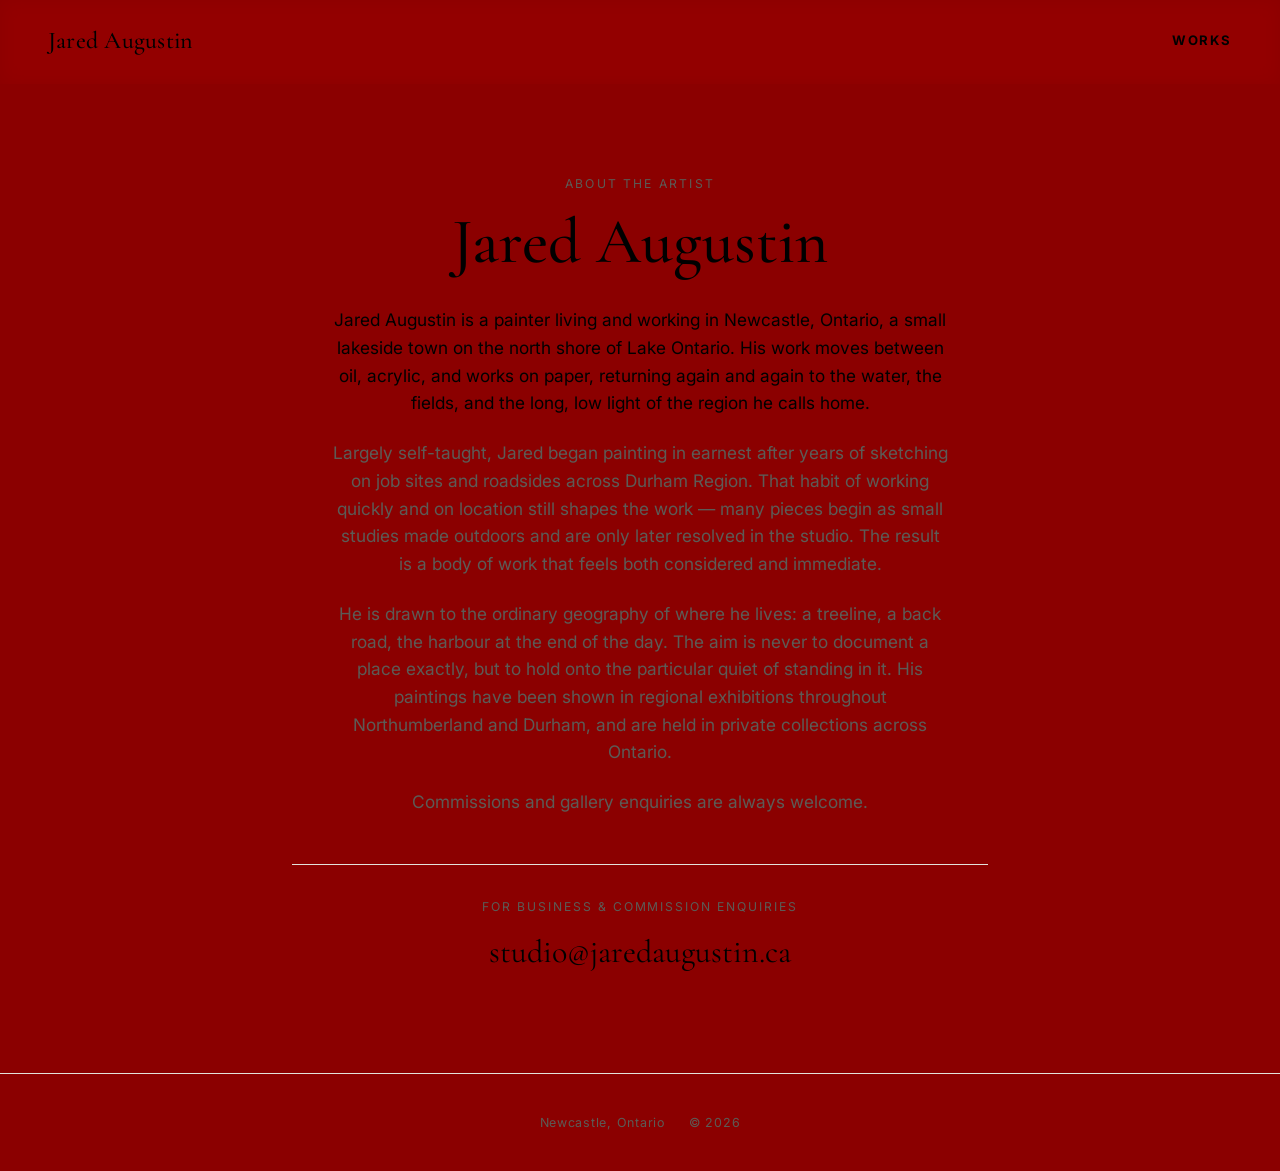
==== about.html @ 6028c8dc "Restyle: darkred background, black text, name in header - Set the site background to darkred and bod" ====
<!doctype html>
<html lang="en">
<head>
  <meta charset="utf-8" />
  <meta name="viewport" content="width=device-width, initial-scale=1" />
  <title>About — Jared Augustin</title>
  <meta name="description" content="About Jared Augustin, a painter based in Newcastle, Ontario." />

  <link rel="preconnect" href="https://fonts.googleapis.com" />
  <link rel="preconnect" href="https://fonts.gstatic.com" crossorigin />
  <link href="https://fonts.googleapis.com/css2?family=Cormorant+Garamond:wght@400;500&family=Inter:wght@400;500&display=swap" rel="stylesheet" />

  <link rel="stylesheet" href="styles.css" />
</head>
<body>
  <header class="site-header" id="header">
    <a class="brand" href="index.html">Jared Augustin</a>
    <nav class="nav">
      <a href="index.html">Works</a>
    </nav>
  </header>

  <main>
    <section class="about">
      <p class="about__eyebrow reveal">About the artist</p>
      <h1 class="about__name reveal">Jared Augustin</h1>
      <div class="about__body">
        <p class="reveal">
          Jared Augustin is a painter living and working in Newcastle, Ontario, a
          small lakeside town on the north shore of Lake Ontario. His work moves
          between oil, acrylic, and works on paper, returning again and again to
          the water, the fields, and the long, low light of the region he calls
          home.
        </p>
        <p class="reveal">
          Largely self-taught, Jared began painting in earnest after years of
          sketching on job sites and roadsides across Durham Region. That habit of
          working quickly and on location still shapes the work — many pieces begin
          as small studies made outdoors and are only later resolved in the studio.
          The result is a body of work that feels both considered and immediate.
        </p>
        <p class="reveal">
          He is drawn to the ordinary geography of where he lives: a treeline, a
          back road, the harbour at the end of the day. The aim is never to
          document a place exactly, but to hold onto the particular quiet of
          standing in it. His paintings have been shown in regional exhibitions
          throughout Northumberland and Durham, and are held in private
          collections across Ontario.
        </p>
        <p class="reveal">
          Commissions and gallery enquiries are always welcome.
        </p>
      </div>

      <div class="about__contact reveal">
        <p class="about__contact-label">For business &amp; commission enquiries</p>
        <a class="about__email" href="mailto:studio@jaredaugustin.ca">studio@jaredaugustin.ca</a>
      </div>
    </section>
  </main>

  <footer class="site-footer">
    <span>Newcastle, Ontario</span>
    <span>© <span id="year"></span></span>
  </footer>

  <script src="main.js"></script>
</body>
</html>
---- styles.css ----
/* ==========================================================================
   Jared Augustin — portfolio styles
   Minimal, quiet, high-contrast type, slow & subtle motion.
   ========================================================================== */

:root {
  --bg: darkred;          /* site background */
  --bg-elevated: #ffffff;
  --ink: #000000;         /* black text */
  --ink-soft: #5c5b56;    /* muted text */
  --line: #e3e1db;        /* hairline borders */
  --accent: #1a1a18;      /* buttons / emphasis */
  --overlay: rgba(20, 20, 18, 0.42);

  --serif: "Cormorant Garamond", Georgia, "Times New Roman", serif;
  --sans: "Inter", -apple-system, BlinkMacSystemFont, "Segoe UI", Helvetica, Arial, sans-serif;

  --ease: cubic-bezier(0.22, 0.61, 0.36, 1);
  --slow: 0.9s;
  --med: 0.6s;
}

@media (prefers-color-scheme: dark) {
  :root {
    --bg: darkred;
    --bg-elevated: #1a1a18;
    --ink: #000000;
    --ink-soft: #a3a199;
    --line: #2c2b28;
    --accent: #f1efe9;
    --overlay: rgba(8, 8, 7, 0.55);
  }
}

* { box-sizing: border-box; }

html { scroll-behavior: smooth; }

body {
  margin: 0;
  background: var(--bg);
  color: var(--ink);
  font-family: var(--sans);
  font-size: 16px;
  line-height: 1.6;
  -webkit-font-smoothing: antialiased;
  text-rendering: optimizeLegibility;
  /* page-load fade — see js adding .ready */
  opacity: 0;
  transition: opacity var(--slow) var(--ease);
}

body.ready { opacity: 1; }

a { color: inherit; text-decoration: none; }

img { display: block; max-width: 100%; }

/* ---- Site chrome ---------------------------------------------------------- */

.site-header {
  position: sticky;
  top: 0;
  z-index: 50;
  display: flex;
  align-items: center;
  justify-content: space-between;
  gap: 1rem;
  padding: 1.4rem clamp(1.2rem, 4vw, 3rem);
  background: color-mix(in srgb, var(--bg) 82%, transparent);
  backdrop-filter: saturate(140%) blur(10px);
  -webkit-backdrop-filter: saturate(140%) blur(10px);
  border-bottom: 1px solid transparent;
  transition: border-color var(--med) var(--ease);
}

.site-header.scrolled { border-bottom-color: var(--line); }

.brand {
  font-family: var(--serif);
  font-size: clamp(1.15rem, 2vw, 1.5rem);
  font-weight: 500;
  letter-spacing: 0.01em;
}

.nav {
  display: flex;
  gap: clamp(1rem, 3vw, 2.2rem);
  margin-left: auto;
  font-size: 0.82rem;
  text-transform: uppercase;
  letter-spacing: 0.14em;
}

.nav a {
  position: relative;
  padding-bottom: 2px;
  color: var(--ink);
  font-weight: 700;
  transition: color var(--med) var(--ease);
}

.nav a::after {
  content: "";
  position: absolute;
  left: 0;
  bottom: 0;
  width: 100%;
  height: 1px;
  background: var(--ink);
  transform: scaleX(0);
  transform-origin: left;
  transition: transform var(--med) var(--ease);
}

.nav a:hover,
.nav a[aria-current="page"] { color: var(--ink); }
.nav a:hover::after,
.nav a[aria-current="page"]::after { transform: scaleX(1); }

/* ---- Gallery wall --------------------------------------------------------- */

.mosaic {
  /* A justified gallery: works flow into centred rows that scale to fill
     each row's width exactly, so there are no holes and both edges stay
     flush. Row grouping and frame sizes are computed in main.js so every
     frame keeps the true proportions of its artwork. */
  display: flex;
  flex-direction: column;
  align-items: center;
  gap: clamp(8px, 0.8vw, 14px);
  padding: clamp(1.6rem, 4vw, 3.6rem) clamp(1rem, 4vw, 3rem) 5rem;
  margin: 0 auto;
  max-width: 1500px;
}

.wall-row {
  display: flex;
  justify-content: center;
  align-items: flex-start;
  width: 100%;
  /* horizontal gap is set inline by main.js to match the layout maths */
}

.tile {
  position: relative;
  display: block;
  box-sizing: border-box;
  flex: 0 0 auto;
  /* the frame: a thin mat with a hairline and a soft shadow on the wall */
  background: #fdfcf8;
  border: 1px solid rgba(20, 18, 14, 0.12);
  box-shadow:
    0 1px 2px rgba(20, 18, 14, 0.16),
    0 12px 26px -12px rgba(20, 18, 14, 0.42);
  cursor: pointer;
  /* scroll-reveal initial state */
  opacity: 0;
  transform: translateY(12px) scale(0.985);
  transition: opacity var(--slow) var(--ease),
              transform var(--slow) var(--ease),
              box-shadow var(--med) var(--ease);
}

.tile.in-view { opacity: 1; transform: translateY(0) scale(1); }

.tile:hover {
  transform: translateY(-5px) scale(1.012);
  box-shadow:
    0 3px 7px rgba(20, 18, 14, 0.22),
    0 28px 52px -16px rgba(20, 18, 14, 0.5);
  z-index: 5;
}

.tile__media {
  position: relative;
  display: block;
  width: 100%;
  height: 100%;
  overflow: hidden;
  background: var(--line);
  box-shadow: inset 0 0 0 1px rgba(20, 18, 14, 0.08);
}

.tile__img {
  width: 100%;
  height: 100%;
  object-fit: cover;
  transform: scale(1.001);
  transition: transform 1.4s var(--ease);
}

.tile:hover .tile__img { transform: scale(1.05); }

@media (prefers-color-scheme: dark) {
  .tile { background: #1d1c19; border-color: rgba(255, 255, 255, 0.08); }
  .tile__media { box-shadow: inset 0 0 0 1px rgba(255, 255, 255, 0.06); }
}

.tile__overlay {
  position: absolute;
  inset: 0;
  display: flex;
  flex-direction: column;
  align-items: flex-start;
  justify-content: flex-end;
  gap: 0.9rem;
  padding: clamp(1rem, 2vw, 1.6rem);
  background: rgba(20, 18, 14, 0.5);
  opacity: 0;
  transition: opacity var(--med) var(--ease);
}

.tile:hover .tile__overlay,
.tile:focus-visible .tile__overlay { opacity: 1; }

.tile__title {
  font-family: var(--serif);
  font-size: clamp(1.2rem, 1.6vw, 1.6rem);
  font-weight: 500;
  color: #fff;
  line-height: 1.15;
  transform: translateY(8px);
  transition: transform var(--med) var(--ease) 0.04s;
}

.tile__meta {
  font-size: 0.74rem;
  letter-spacing: 0.12em;
  text-transform: uppercase;
  color: rgba(255, 255, 255, 0.78);
  transform: translateY(8px);
  transition: transform var(--med) var(--ease) 0.02s;
}

.tile__cta {
  display: inline-flex;
  align-items: center;
  gap: 0.5rem;
  padding: 0.5rem 1rem;
  font-size: 0.72rem;
  letter-spacing: 0.16em;
  text-transform: uppercase;
  /* fixed dark-on-white so it stays legible regardless of colour scheme */
  color: #1a1a18;
  background: #fff;
  border-radius: 999px;
  transform: translateY(10px);
  transition: transform var(--med) var(--ease) 0.06s,
              background var(--med) var(--ease);
}

.tile__cta:hover { background: #f0eee8; }
.tile__cta svg { transition: transform var(--med) var(--ease); }
.tile__cta:hover svg { transform: translateX(3px); }

.tile:hover .tile__title,
.tile:hover .tile__meta,
.tile:hover .tile__cta { transform: translateY(0); }

/* keyboard focus visibility */
.tile:focus-visible { outline: 2px solid var(--ink); outline-offset: 3px; }

/* ---- Detail page ---------------------------------------------------------- */

.detail {
  max-width: 1200px;
  margin: 0 auto;
  padding: clamp(1.6rem, 5vw, 4rem) clamp(1.2rem, 4vw, 3rem) 5rem;
}

.detail__back {
  display: inline-flex;
  align-items: center;
  gap: 0.5rem;
  font-size: 0.78rem;
  letter-spacing: 0.14em;
  text-transform: uppercase;
  color: var(--ink-soft);
  margin-bottom: clamp(1.6rem, 4vw, 3rem);
  transition: color var(--med) var(--ease), gap var(--med) var(--ease);
}
.detail__back:hover { color: var(--ink); gap: 0.8rem; }

.detail__grid {
  display: grid;
  grid-template-columns: minmax(0, 1.6fr) minmax(0, 1fr);
  gap: clamp(2rem, 5vw, 4.5rem);
  align-items: start;
}

@media (max-width: 860px) {
  .detail__grid { grid-template-columns: 1fr; gap: 2.4rem; }
}

.detail__figure {
  margin: 0;
  background: var(--bg-elevated);
  box-shadow: 0 30px 60px -30px rgba(0, 0, 0, 0.4);
}

.detail__figure img {
  width: 100%;
  height: auto;
  opacity: 0;
  transition: opacity var(--slow) var(--ease);
}
.detail__figure img.loaded { opacity: 1; }

.detail__info { position: sticky; top: 100px; }

.detail__title {
  font-family: var(--serif);
  font-size: clamp(2.2rem, 4.5vw, 3.4rem);
  font-weight: 500;
  line-height: 1.05;
  margin: 0 0 1.6rem;
}

.detail__desc {
  color: var(--ink-soft);
  font-size: 1.02rem;
  margin: 0 0 2.2rem;
  max-width: 46ch;
}

.detail__specs { border-top: 1px solid var(--line); }

.spec {
  display: flex;
  justify-content: space-between;
  gap: 1.5rem;
  padding: 0.95rem 0;
  border-bottom: 1px solid var(--line);
}

.spec__label {
  font-size: 0.74rem;
  letter-spacing: 0.14em;
  text-transform: uppercase;
  color: var(--ink-soft);
}

.spec__value { font-size: 0.96rem; text-align: right; }

/* ---- About ---------------------------------------------------------------- */

.about {
  max-width: 760px;
  margin: 0 auto;
  padding: clamp(2.4rem, 7vw, 6rem) clamp(1.4rem, 5vw, 2rem) 6rem;
  text-align: center;
}

.about__eyebrow {
  font-size: 0.76rem;
  letter-spacing: 0.18em;
  text-transform: uppercase;
  color: var(--ink-soft);
  margin: 0 0 1rem;
}

.about__name {
  font-family: var(--serif);
  font-size: clamp(2.4rem, 6vw, 4rem);
  font-weight: 500;
  line-height: 1.02;
  margin: 0 0 2rem;
}

.about__body p {
  font-size: 1.08rem;
  color: var(--ink);
  margin: 0 auto 1.4rem;
  max-width: 56ch;
}

.about__body p:nth-child(n + 2) { color: var(--ink-soft); }

.about__contact {
  margin-top: 3rem;
  padding-top: 2rem;
  border-top: 1px solid var(--line);
}

.about__contact-label {
  font-size: 0.76rem;
  letter-spacing: 0.16em;
  text-transform: uppercase;
  color: var(--ink-soft);
  margin: 0 0 0.6rem;
}

.about__email {
  font-family: var(--serif);
  font-size: clamp(1.4rem, 3vw, 2rem);
  position: relative;
  display: inline-block;
}
.about__email::after {
  content: "";
  position: absolute;
  left: 0; bottom: 2px;
  width: 100%; height: 1px;
  background: var(--ink);
  transform: scaleX(0);
  transform-origin: left;
  transition: transform var(--med) var(--ease);
}
.about__email:hover::after { transform: scaleX(1); }

/* generic fade-up used on detail/about content */
.reveal { opacity: 0; transform: translateY(20px); }
.reveal.in-view {
  opacity: 1; transform: translateY(0);
  transition: opacity var(--slow) var(--ease), transform var(--slow) var(--ease);
}

/* ---- Footer --------------------------------------------------------------- */

.site-footer {
  padding: 2.4rem clamp(1.2rem, 4vw, 3rem);
  border-top: 1px solid var(--line);
  display: flex;
  flex-wrap: wrap;
  gap: 0.6rem 1.5rem;
  justify-content: center;
  font-size: 0.78rem;
  letter-spacing: 0.06em;
  color: var(--ink-soft);
}

/* ---- Loading / empty states ---------------------------------------------- */

.notice {
  text-align: center;
  padding: 6rem 1.5rem;
  color: var(--ink-soft);
  font-family: var(--serif);
  font-size: 1.4rem;
}

/* Respect reduced-motion preferences */
@media (prefers-reduced-motion: reduce) {
  *, *::before, *::after {
    animation-duration: 0.001ms !important;
    transition-duration: 0.001ms !important;
    scroll-behavior: auto !important;
  }
  .tile, .reveal { opacity: 1 !important; transform: none !important; }
}
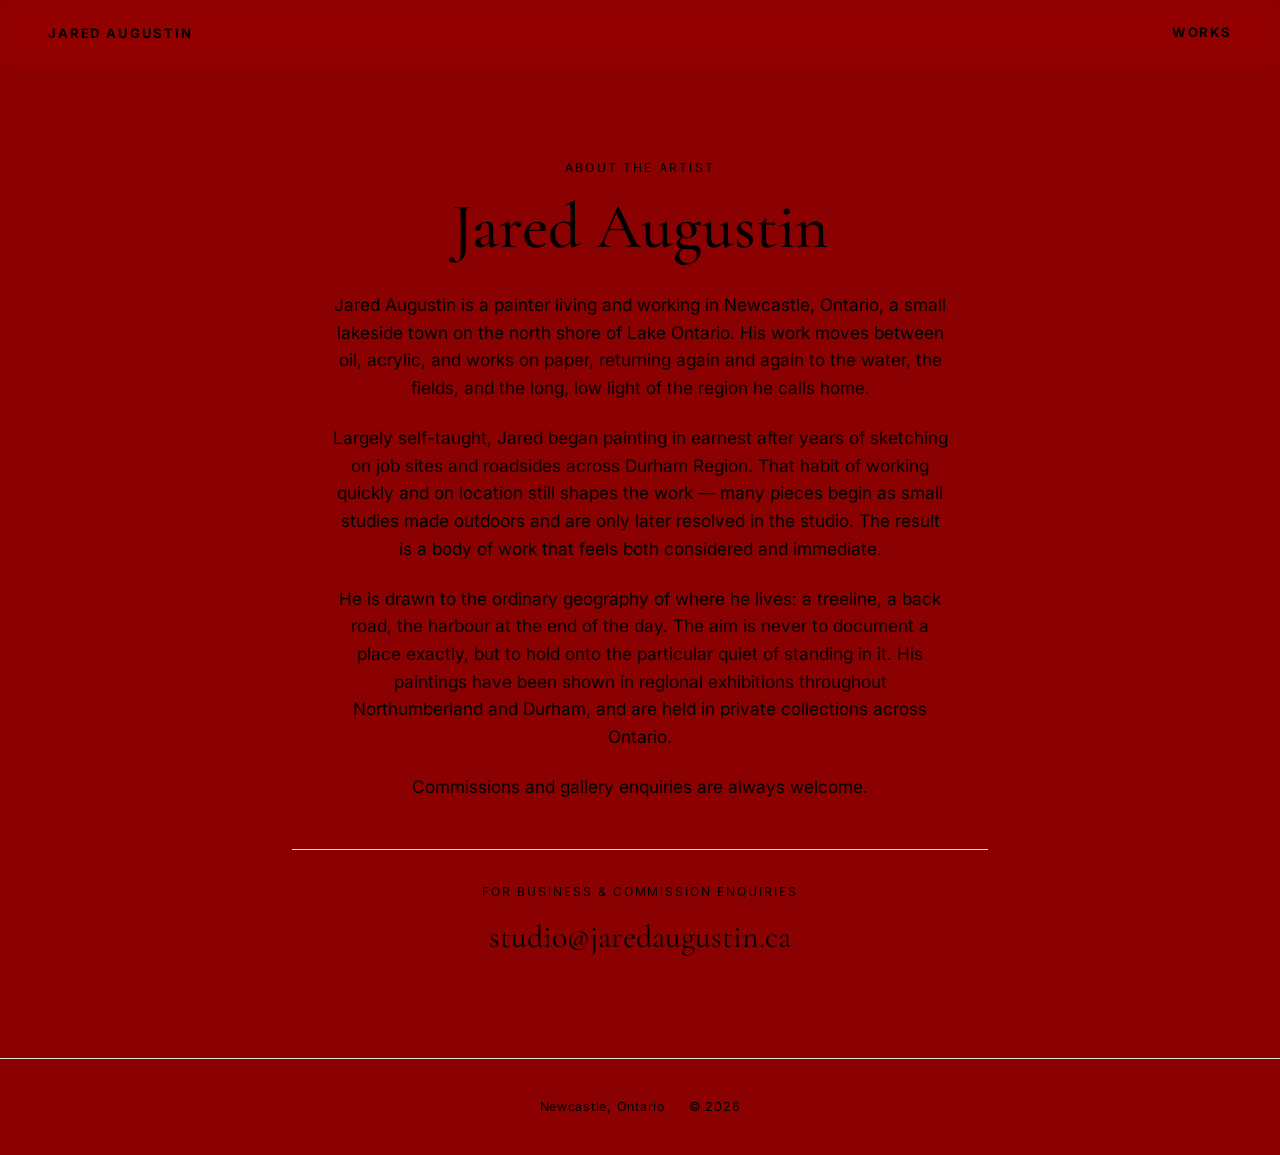
==== commit dbbf4392: "Add favicon and social share (OG) image from Jared's floral painting - Generate favicon.ico (16/32/4" ====
--- a/about.html
+++ b/about.html
@@ -5,6 +5,26 @@
   <meta name="viewport" content="width=device-width, initial-scale=1" />
   <title>About — Jared Augustin</title>
   <meta name="description" content="About Jared Augustin, a painter based in Newcastle, Ontario." />
+
+  <!-- Favicons -->
+  <link rel="icon" href="favicon.ico" sizes="any" />
+  <link rel="icon" type="image/png" sizes="32x32" href="assets/icons/icon-32.png" />
+  <link rel="icon" type="image/png" sizes="16x16" href="assets/icons/icon-16.png" />
+  <link rel="apple-touch-icon" href="assets/icons/icon-180.png" />
+
+  <!-- Open Graph / social sharing -->
+  <meta property="og:type" content="website" />
+  <meta property="og:site_name" content="Jared Augustin" />
+  <meta property="og:title" content="About — Jared Augustin" />
+  <meta property="og:description" content="About Jared Augustin, a painter based in Newcastle, Ontario." />
+  <meta property="og:url" content="https://paintwithjared.com/about.html" />
+  <meta property="og:image" content="https://paintwithjared.com/assets/og-image.jpg" />
+  <meta property="og:image:width" content="1200" />
+  <meta property="og:image:height" content="630" />
+  <meta name="twitter:card" content="summary_large_image" />
+  <meta name="twitter:title" content="About — Jared Augustin" />
+  <meta name="twitter:description" content="About Jared Augustin, a painter based in Newcastle, Ontario." />
+  <meta name="twitter:image" content="https://paintwithjared.com/assets/og-image.jpg" />
 
   <link rel="preconnect" href="https://fonts.googleapis.com" />
   <link rel="preconnect" href="https://fonts.gstatic.com" crossorigin />
--- a/styles.css
+++ b/styles.css
@@ -7,7 +7,7 @@
   --bg: darkred;          /* site background */
   --bg-elevated: #ffffff;
   --ink: #000000;         /* black text */
-  --ink-soft: #5c5b56;    /* muted text */
+  --ink-soft: #000000;    /* secondary text — black */
   --line: #e3e1db;        /* hairline borders */
   --accent: #1a1a18;      /* buttons / emphasis */
   --overlay: rgba(20, 20, 18, 0.42);
@@ -25,7 +25,7 @@
     --bg: darkred;
     --bg-elevated: #1a1a18;
     --ink: #000000;
-    --ink-soft: #a3a199;
+    --ink-soft: #000000;
     --line: #2c2b28;
     --accent: #f1efe9;
     --overlay: rgba(8, 8, 7, 0.55);
@@ -77,10 +77,11 @@
 .site-header.scrolled { border-bottom-color: var(--line); }
 
 .brand {
-  font-family: var(--serif);
-  font-size: clamp(1.15rem, 2vw, 1.5rem);
-  font-weight: 500;
-  letter-spacing: 0.01em;
+  font-family: var(--sans);
+  font-size: 0.82rem;
+  font-weight: 700;
+  text-transform: uppercase;
+  letter-spacing: 0.14em;
 }
 
 .nav {
@@ -140,6 +141,52 @@
   align-items: flex-start;
   width: 100%;
   /* horizontal gap is set inline by main.js to match the layout maths */
+}
+
+/* True-scale wall: frames are sized from each piece's real-world inches and
+   absolutely positioned by a skyline packer in main.js (height set inline). */
+.mosaic--scale {
+  display: block;
+  position: relative;
+  /* absolutely-positioned tiles ignore padding, so spacing is handled in
+     main.js (top/side/bottom gutters); zero it here to avoid double offsets */
+  padding: 0;
+}
+
+/* ---- View toggle ---------------------------------------------------------- */
+.view-toggle-bar {
+  display: flex;
+  justify-content: center;
+  padding: clamp(1.4rem, 4vw, 2.6rem) 1rem 0;
+  margin-bottom: clamp(1.5rem, 3vw, 2.4rem);
+}
+
+.view-toggle {
+  display: inline-flex;
+  padding: 4px;
+  border: 1px solid var(--ink);
+  border-radius: 999px;
+}
+
+.view-toggle button {
+  appearance: none;
+  border: 0;
+  background: transparent;
+  cursor: pointer;
+  font-family: var(--sans);
+  font-size: 0.72rem;
+  font-weight: 700;
+  letter-spacing: 0.14em;
+  text-transform: uppercase;
+  color: var(--ink);
+  padding: 0.5rem 1.15rem;
+  border-radius: 999px;
+  transition: background var(--med) var(--ease), color var(--med) var(--ease);
+}
+
+.view-toggle button[aria-pressed="true"] {
+  background: var(--ink);
+  color: var(--bg);
 }
 
 .tile {
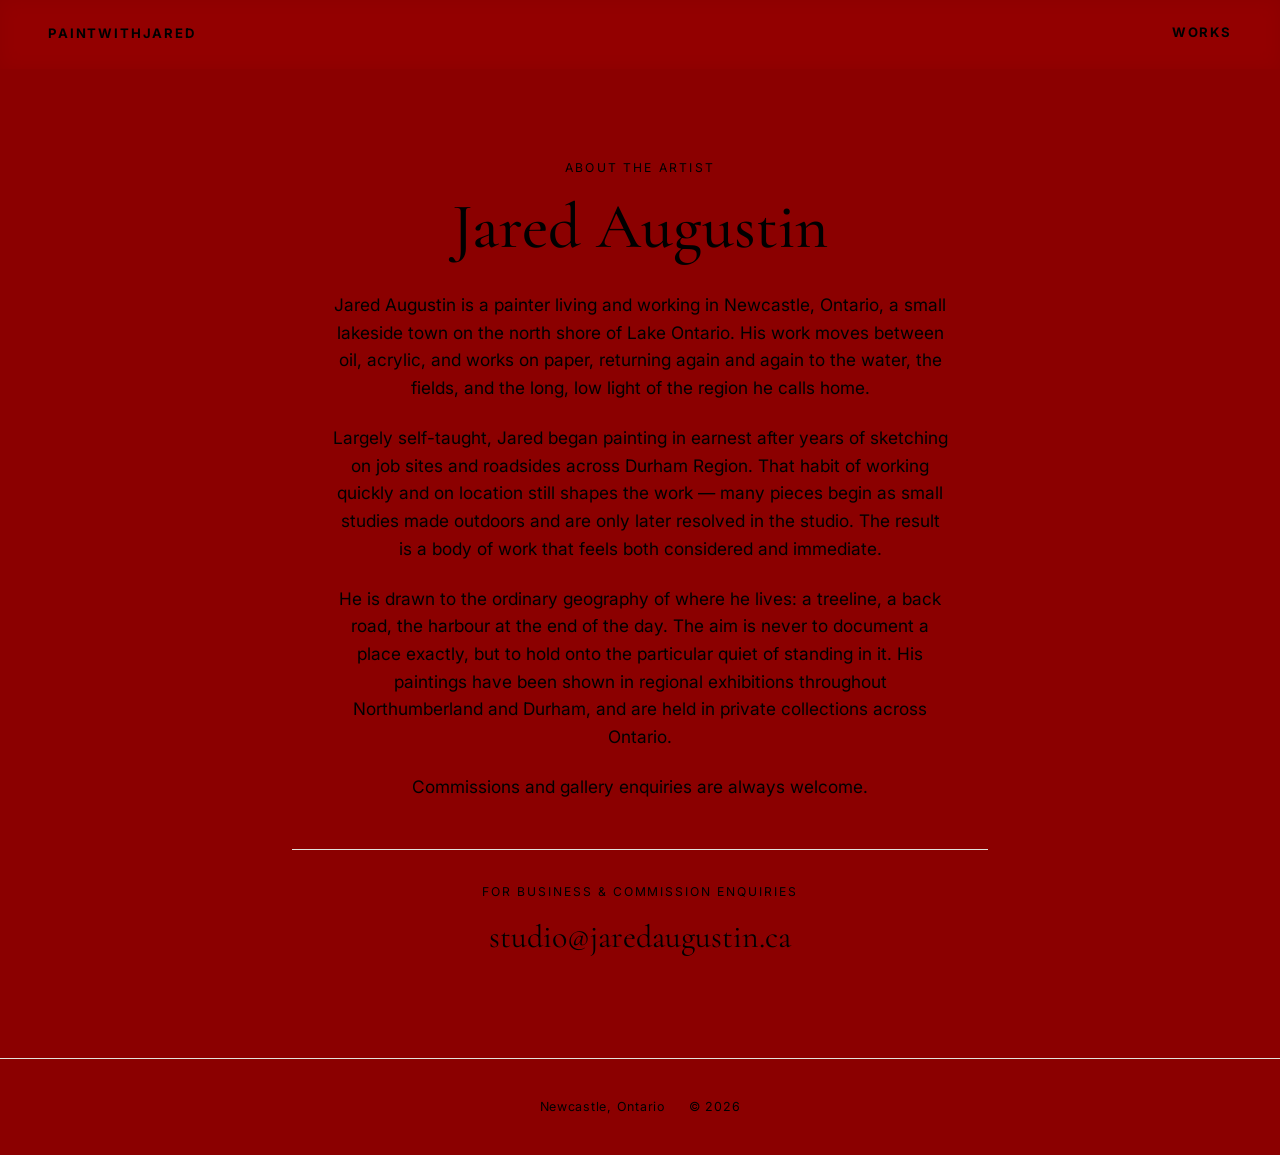
==== commit 2d2ed822: "Rename site to "PaintWithJared" with new tagline Update the brand/header, browser tab <title>, and a" ====
--- a/about.html
+++ b/about.html
@@ -3,8 +3,8 @@
 <head>
   <meta charset="utf-8" />
   <meta name="viewport" content="width=device-width, initial-scale=1" />
-  <title>About — Jared Augustin</title>
-  <meta name="description" content="About Jared Augustin, a painter based in Newcastle, Ontario." />
+  <title>About — PaintWithJared</title>
+  <meta name="description" content="original works by Jared Augustin" />
 
   <!-- Favicons -->
   <link rel="icon" href="favicon.ico" sizes="any" />
@@ -14,16 +14,16 @@
 
   <!-- Open Graph / social sharing -->
   <meta property="og:type" content="website" />
-  <meta property="og:site_name" content="Jared Augustin" />
-  <meta property="og:title" content="About — Jared Augustin" />
-  <meta property="og:description" content="About Jared Augustin, a painter based in Newcastle, Ontario." />
+  <meta property="og:site_name" content="PaintWithJared" />
+  <meta property="og:title" content="PaintWithJared" />
+  <meta property="og:description" content="original works by Jared Augustin" />
   <meta property="og:url" content="https://paintwithjared.com/about.html" />
   <meta property="og:image" content="https://paintwithjared.com/assets/og-image.jpg" />
   <meta property="og:image:width" content="1200" />
   <meta property="og:image:height" content="630" />
   <meta name="twitter:card" content="summary_large_image" />
-  <meta name="twitter:title" content="About — Jared Augustin" />
-  <meta name="twitter:description" content="About Jared Augustin, a painter based in Newcastle, Ontario." />
+  <meta name="twitter:title" content="PaintWithJared" />
+  <meta name="twitter:description" content="original works by Jared Augustin" />
   <meta name="twitter:image" content="https://paintwithjared.com/assets/og-image.jpg" />
 
   <link rel="preconnect" href="https://fonts.googleapis.com" />
@@ -34,7 +34,7 @@
 </head>
 <body>
   <header class="site-header" id="header">
-    <a class="brand" href="index.html">Jared Augustin</a>
+    <a class="brand" href="index.html">PaintWithJared</a>
     <nav class="nav">
       <a href="index.html">Works</a>
     </nav>
--- a/styles.css
+++ b/styles.css
@@ -151,42 +151,6 @@
   /* absolutely-positioned tiles ignore padding, so spacing is handled in
      main.js (top/side/bottom gutters); zero it here to avoid double offsets */
   padding: 0;
-}
-
-/* ---- View toggle ---------------------------------------------------------- */
-.view-toggle-bar {
-  display: flex;
-  justify-content: center;
-  padding: clamp(1.4rem, 4vw, 2.6rem) 1rem 0;
-  margin-bottom: clamp(1.5rem, 3vw, 2.4rem);
-}
-
-.view-toggle {
-  display: inline-flex;
-  padding: 4px;
-  border: 1px solid var(--ink);
-  border-radius: 999px;
-}
-
-.view-toggle button {
-  appearance: none;
-  border: 0;
-  background: transparent;
-  cursor: pointer;
-  font-family: var(--sans);
-  font-size: 0.72rem;
-  font-weight: 700;
-  letter-spacing: 0.14em;
-  text-transform: uppercase;
-  color: var(--ink);
-  padding: 0.5rem 1.15rem;
-  border-radius: 999px;
-  transition: background var(--med) var(--ease), color var(--med) var(--ease);
-}
-
-.view-toggle button[aria-pressed="true"] {
-  background: var(--ink);
-  color: var(--bg);
 }
 
 .tile {
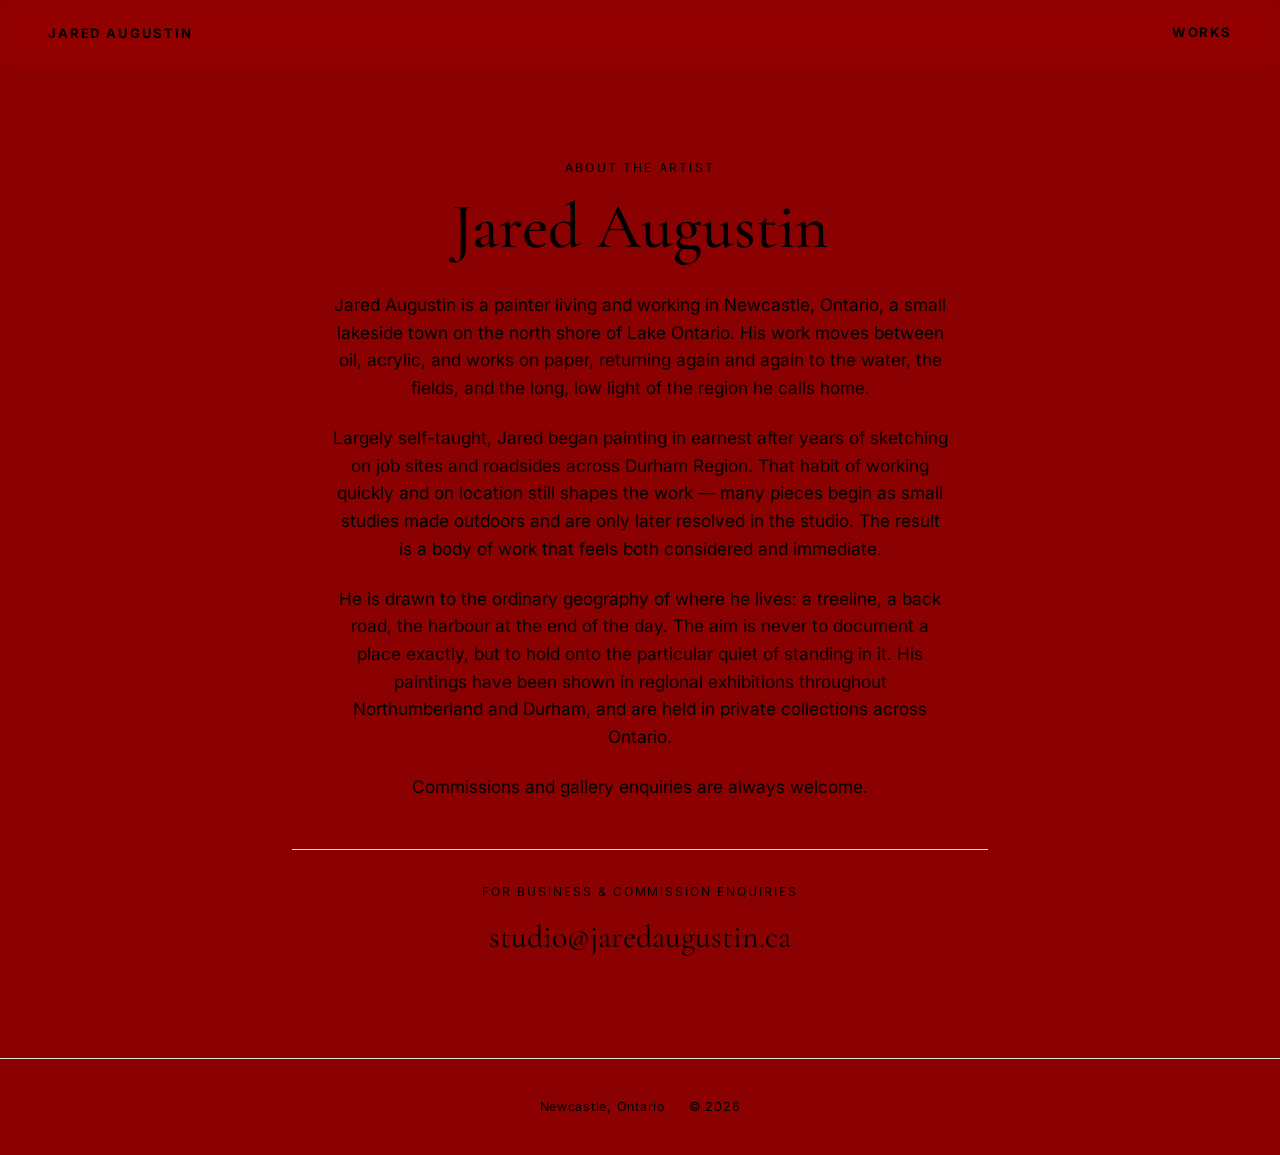
==== commit 59728529: "Keep 'Jared Augustin' in the header; PaintWithJared stays in tab + shares Revert only the header bra" ====
--- a/about.html
+++ b/about.html
@@ -34,7 +34,7 @@
 </head>
 <body>
   <header class="site-header" id="header">
-    <a class="brand" href="index.html">PaintWithJared</a>
+    <a class="brand" href="index.html">Jared Augustin</a>
     <nav class="nav">
       <a href="index.html">Works</a>
     </nav>
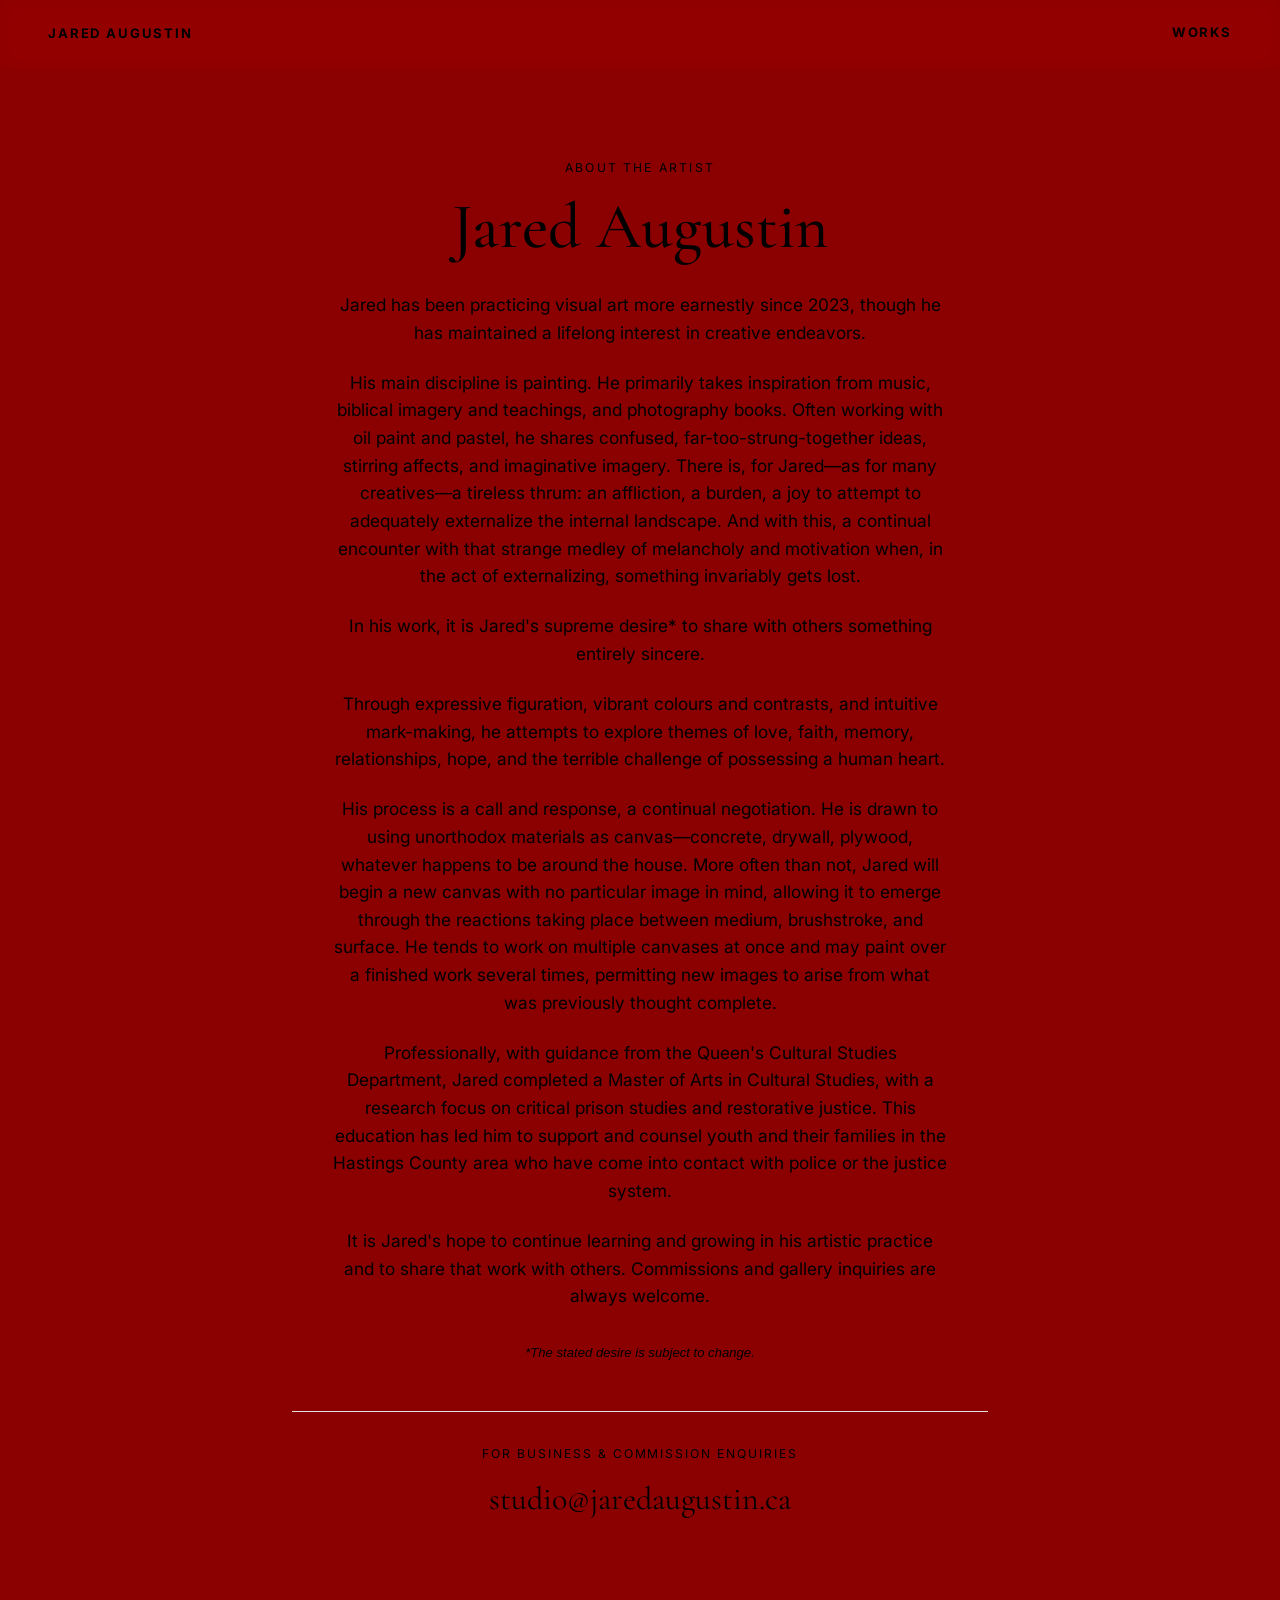
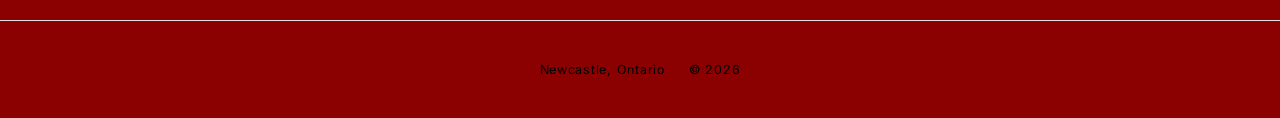
==== commit 6f7833b4: "Update the About page with Jared's new artist statement Replace the bio with the new statement (prac" ====
--- a/about.html
+++ b/about.html
@@ -4,7 +4,7 @@
   <meta charset="utf-8" />
   <meta name="viewport" content="width=device-width, initial-scale=1" />
   <title>About — PaintWithJared</title>
-  <meta name="description" content="original works by Jared Augustin" />
+  <meta name="description" content="Original works by Jared Augustin" />
 
   <!-- Favicons -->
   <link rel="icon" href="favicon.ico" sizes="any" />
@@ -16,14 +16,14 @@
   <meta property="og:type" content="website" />
   <meta property="og:site_name" content="PaintWithJared" />
   <meta property="og:title" content="PaintWithJared" />
-  <meta property="og:description" content="original works by Jared Augustin" />
+  <meta property="og:description" content="Original works by Jared Augustin" />
   <meta property="og:url" content="https://paintwithjared.com/about.html" />
   <meta property="og:image" content="https://paintwithjared.com/assets/og-image.jpg" />
   <meta property="og:image:width" content="1200" />
   <meta property="og:image:height" content="630" />
   <meta name="twitter:card" content="summary_large_image" />
   <meta name="twitter:title" content="PaintWithJared" />
-  <meta name="twitter:description" content="original works by Jared Augustin" />
+  <meta name="twitter:description" content="Original works by Jared Augustin" />
   <meta name="twitter:image" content="https://paintwithjared.com/assets/og-image.jpg" />
 
   <link rel="preconnect" href="https://fonts.googleapis.com" />
@@ -46,30 +46,54 @@
       <h1 class="about__name reveal">Jared Augustin</h1>
       <div class="about__body">
         <p class="reveal">
-          Jared Augustin is a painter living and working in Newcastle, Ontario, a
-          small lakeside town on the north shore of Lake Ontario. His work moves
-          between oil, acrylic, and works on paper, returning again and again to
-          the water, the fields, and the long, low light of the region he calls
-          home.
+          Jared has been practicing visual art more earnestly since 2023, though
+          he has maintained a lifelong interest in creative endeavors.
         </p>
         <p class="reveal">
-          Largely self-taught, Jared began painting in earnest after years of
-          sketching on job sites and roadsides across Durham Region. That habit of
-          working quickly and on location still shapes the work — many pieces begin
-          as small studies made outdoors and are only later resolved in the studio.
-          The result is a body of work that feels both considered and immediate.
+          His main discipline is painting. He primarily takes inspiration from
+          music, biblical imagery and teachings, and photography books. Often
+          working with oil paint and pastel, he shares confused,
+          far-too-strung-together ideas, stirring affects, and imaginative
+          imagery. There is, for Jared—as for many creatives—a tireless thrum: an
+          affliction, a burden, a joy to attempt to adequately externalize the
+          internal landscape. And with this, a continual encounter with that
+          strange medley of melancholy and motivation when, in the act of
+          externalizing, something invariably gets lost.
         </p>
         <p class="reveal">
-          He is drawn to the ordinary geography of where he lives: a treeline, a
-          back road, the harbour at the end of the day. The aim is never to
-          document a place exactly, but to hold onto the particular quiet of
-          standing in it. His paintings have been shown in regional exhibitions
-          throughout Northumberland and Durham, and are held in private
-          collections across Ontario.
+          In his work, it is Jared's supreme desire* to share with others
+          something entirely sincere.
         </p>
         <p class="reveal">
-          Commissions and gallery enquiries are always welcome.
+          Through expressive figuration, vibrant colours and contrasts, and
+          intuitive mark-making, he attempts to explore themes of love, faith,
+          memory, relationships, hope, and the terrible challenge of possessing a
+          human heart.
         </p>
+        <p class="reveal">
+          His process is a call and response, a continual negotiation. He is drawn
+          to using unorthodox materials as canvas—concrete, drywall, plywood,
+          whatever happens to be around the house. More often than not, Jared will
+          begin a new canvas with no particular image in mind, allowing it to
+          emerge through the reactions taking place between medium, brushstroke,
+          and surface. He tends to work on multiple canvases at once and may paint
+          over a finished work several times, permitting new images to arise from
+          what was previously thought complete.
+        </p>
+        <p class="reveal">
+          Professionally, with guidance from the Queen's Cultural Studies
+          Department, Jared completed a Master of Arts in Cultural Studies, with a
+          research focus on critical prison studies and restorative justice. This
+          education has led him to support and counsel youth and their families in
+          the Hastings County area who have come into contact with police or the
+          justice system.
+        </p>
+        <p class="reveal">
+          It is Jared's hope to continue learning and growing in his artistic
+          practice and to share that work with others. Commissions and gallery
+          inquiries are always welcome.
+        </p>
+        <p class="about__disclaimer reveal">*The stated desire is subject to change.</p>
       </div>
 
       <div class="about__contact reveal">
--- a/styles.css
+++ b/styles.css
@@ -388,6 +388,14 @@
 
 .about__body p:nth-child(n + 2) { color: var(--ink-soft); }
 
+/* footnote-style disclaimer at the end of the bio */
+.about__body p.about__disclaimer {
+  font-size: 0.82rem;
+  font-style: italic;
+  color: var(--ink-soft);
+  margin-top: 2rem;
+}
+
 .about__contact {
   margin-top: 3rem;
   padding-top: 2rem;
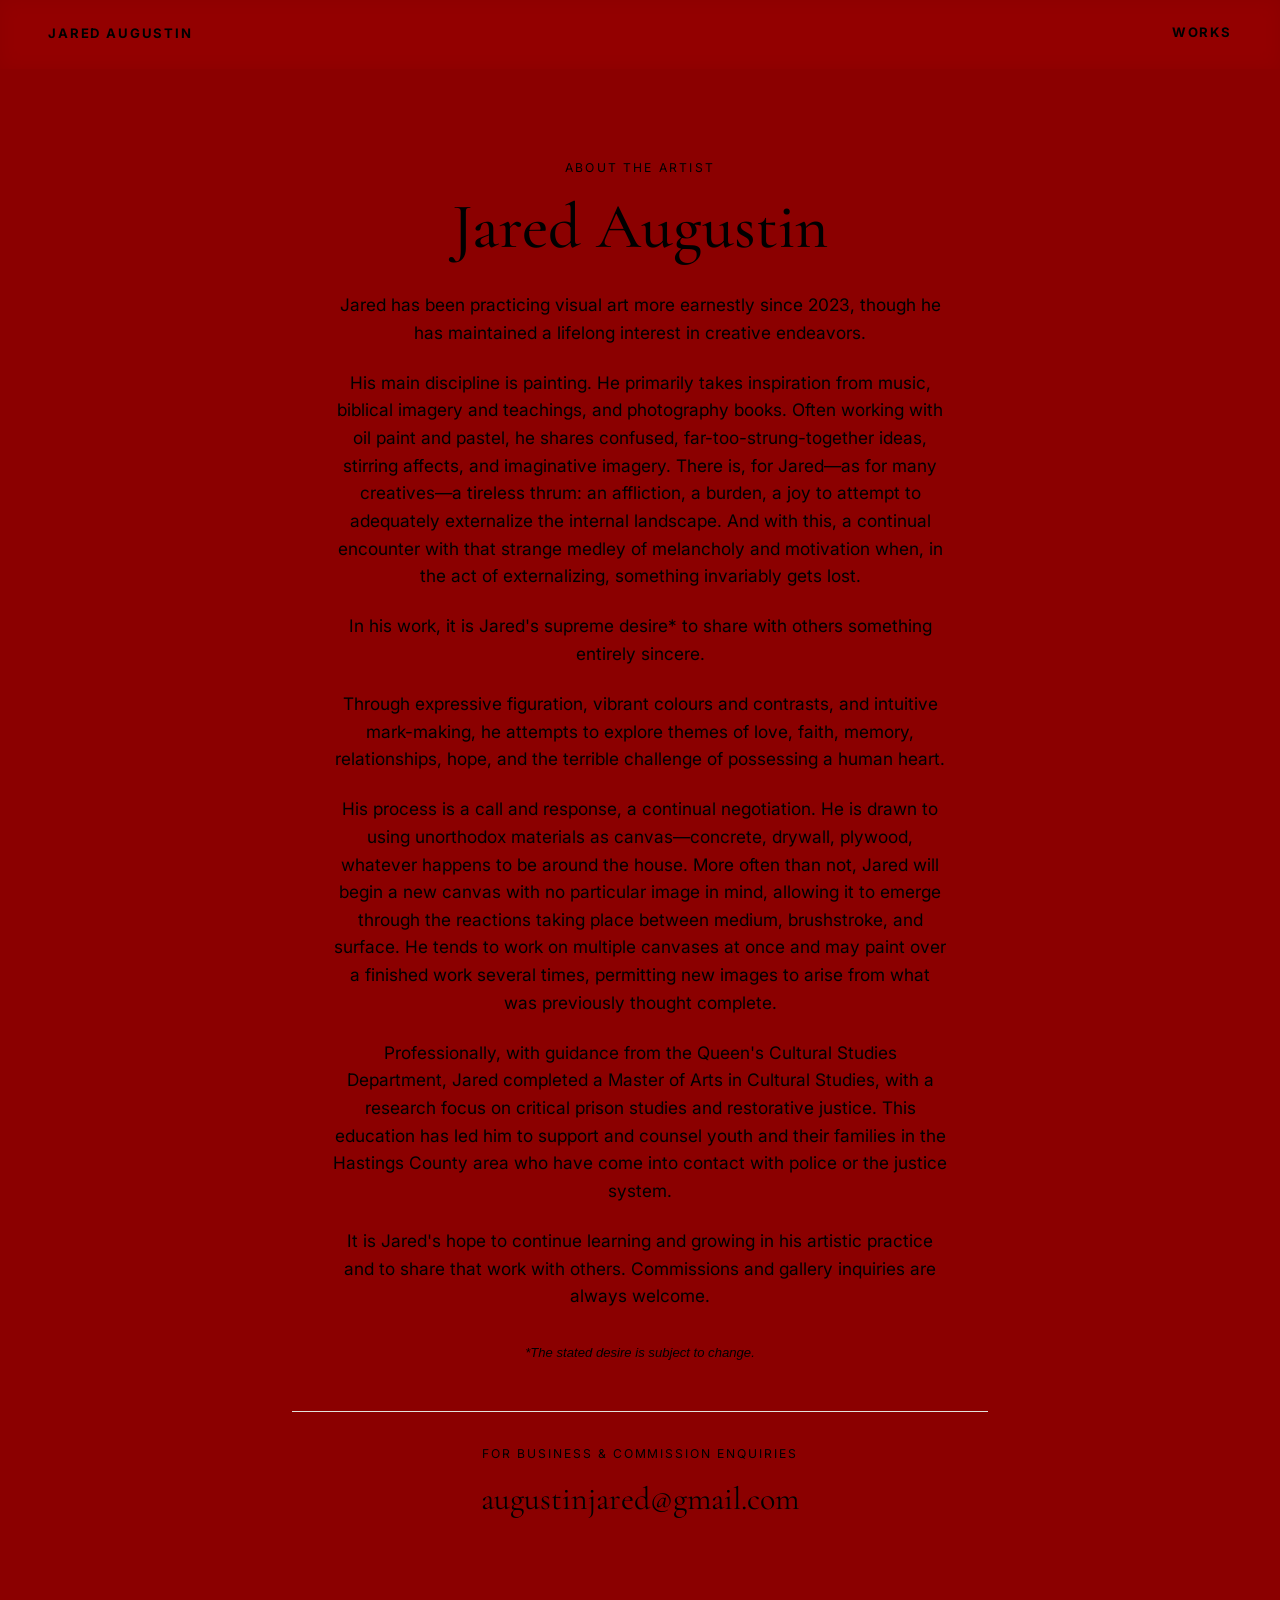
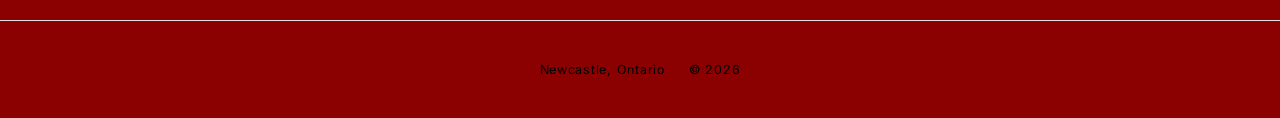
==== commit 538c96eb: "Update email to augustinjared@gmail.com; lowercase to PaintwithJared New contact email on the About " ====
--- a/about.html
+++ b/about.html
@@ -3,7 +3,7 @@
 <head>
   <meta charset="utf-8" />
   <meta name="viewport" content="width=device-width, initial-scale=1" />
-  <title>About — PaintWithJared</title>
+  <title>About — PaintwithJared</title>
   <meta name="description" content="Original works by Jared Augustin" />
 
   <!-- Favicons -->
@@ -14,15 +14,15 @@
 
   <!-- Open Graph / social sharing -->
   <meta property="og:type" content="website" />
-  <meta property="og:site_name" content="PaintWithJared" />
-  <meta property="og:title" content="PaintWithJared" />
+  <meta property="og:site_name" content="PaintwithJared" />
+  <meta property="og:title" content="PaintwithJared" />
   <meta property="og:description" content="Original works by Jared Augustin" />
-  <meta property="og:url" content="https://paintwithjared.com/about.html" />
+  <meta property="og:url" content="https://paintwithjared.com/about" />
   <meta property="og:image" content="https://paintwithjared.com/assets/og-image.jpg" />
   <meta property="og:image:width" content="1200" />
   <meta property="og:image:height" content="630" />
   <meta name="twitter:card" content="summary_large_image" />
-  <meta name="twitter:title" content="PaintWithJared" />
+  <meta name="twitter:title" content="PaintwithJared" />
   <meta name="twitter:description" content="Original works by Jared Augustin" />
   <meta name="twitter:image" content="https://paintwithjared.com/assets/og-image.jpg" />
 
@@ -34,9 +34,9 @@
 </head>
 <body>
   <header class="site-header" id="header">
-    <a class="brand" href="index.html">Jared Augustin</a>
+    <a class="brand" href="/">Jared Augustin</a>
     <nav class="nav">
-      <a href="index.html">Works</a>
+      <a href="/">Works</a>
     </nav>
   </header>
 
@@ -98,7 +98,7 @@
 
       <div class="about__contact reveal">
         <p class="about__contact-label">For business &amp; commission enquiries</p>
-        <a class="about__email" href="mailto:studio@jaredaugustin.ca">studio@jaredaugustin.ca</a>
+        <a class="about__email" href="mailto:augustinjared@gmail.com">augustinjared@gmail.com</a>
       </div>
     </section>
   </main>
